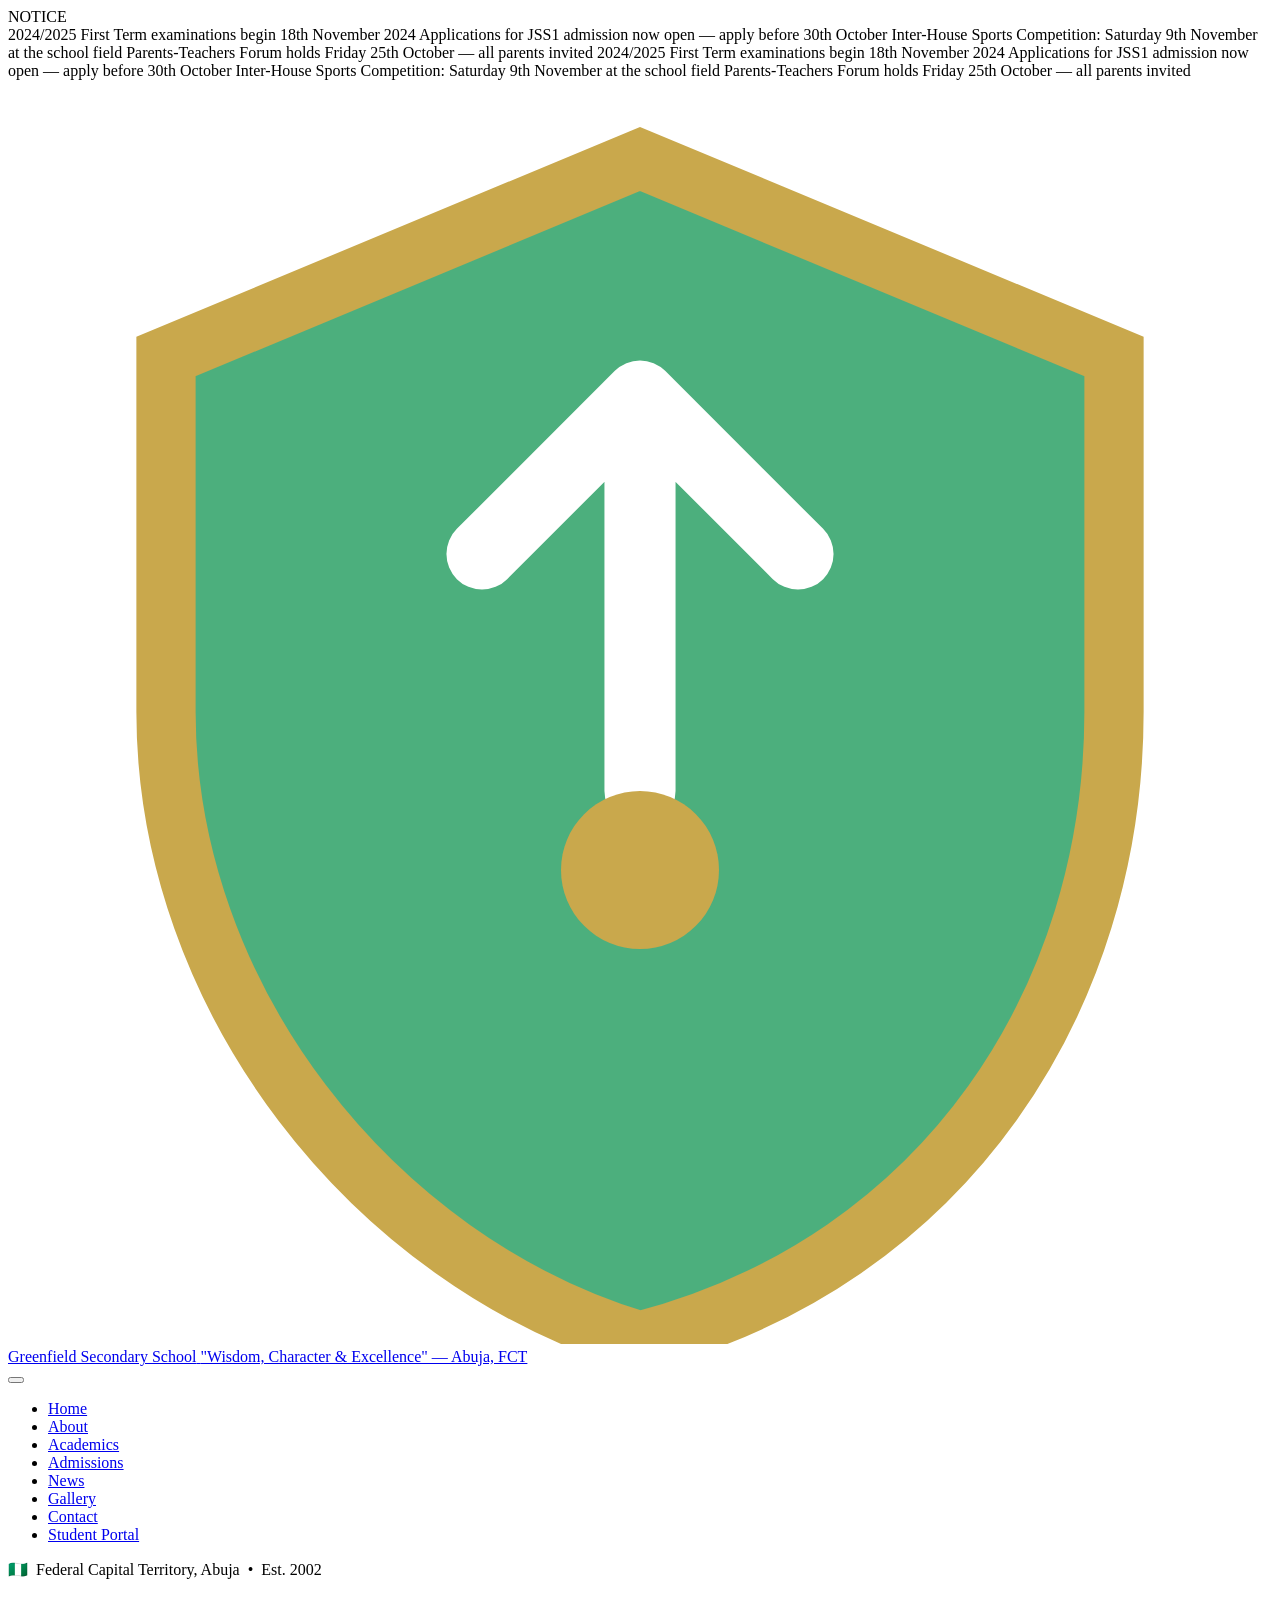
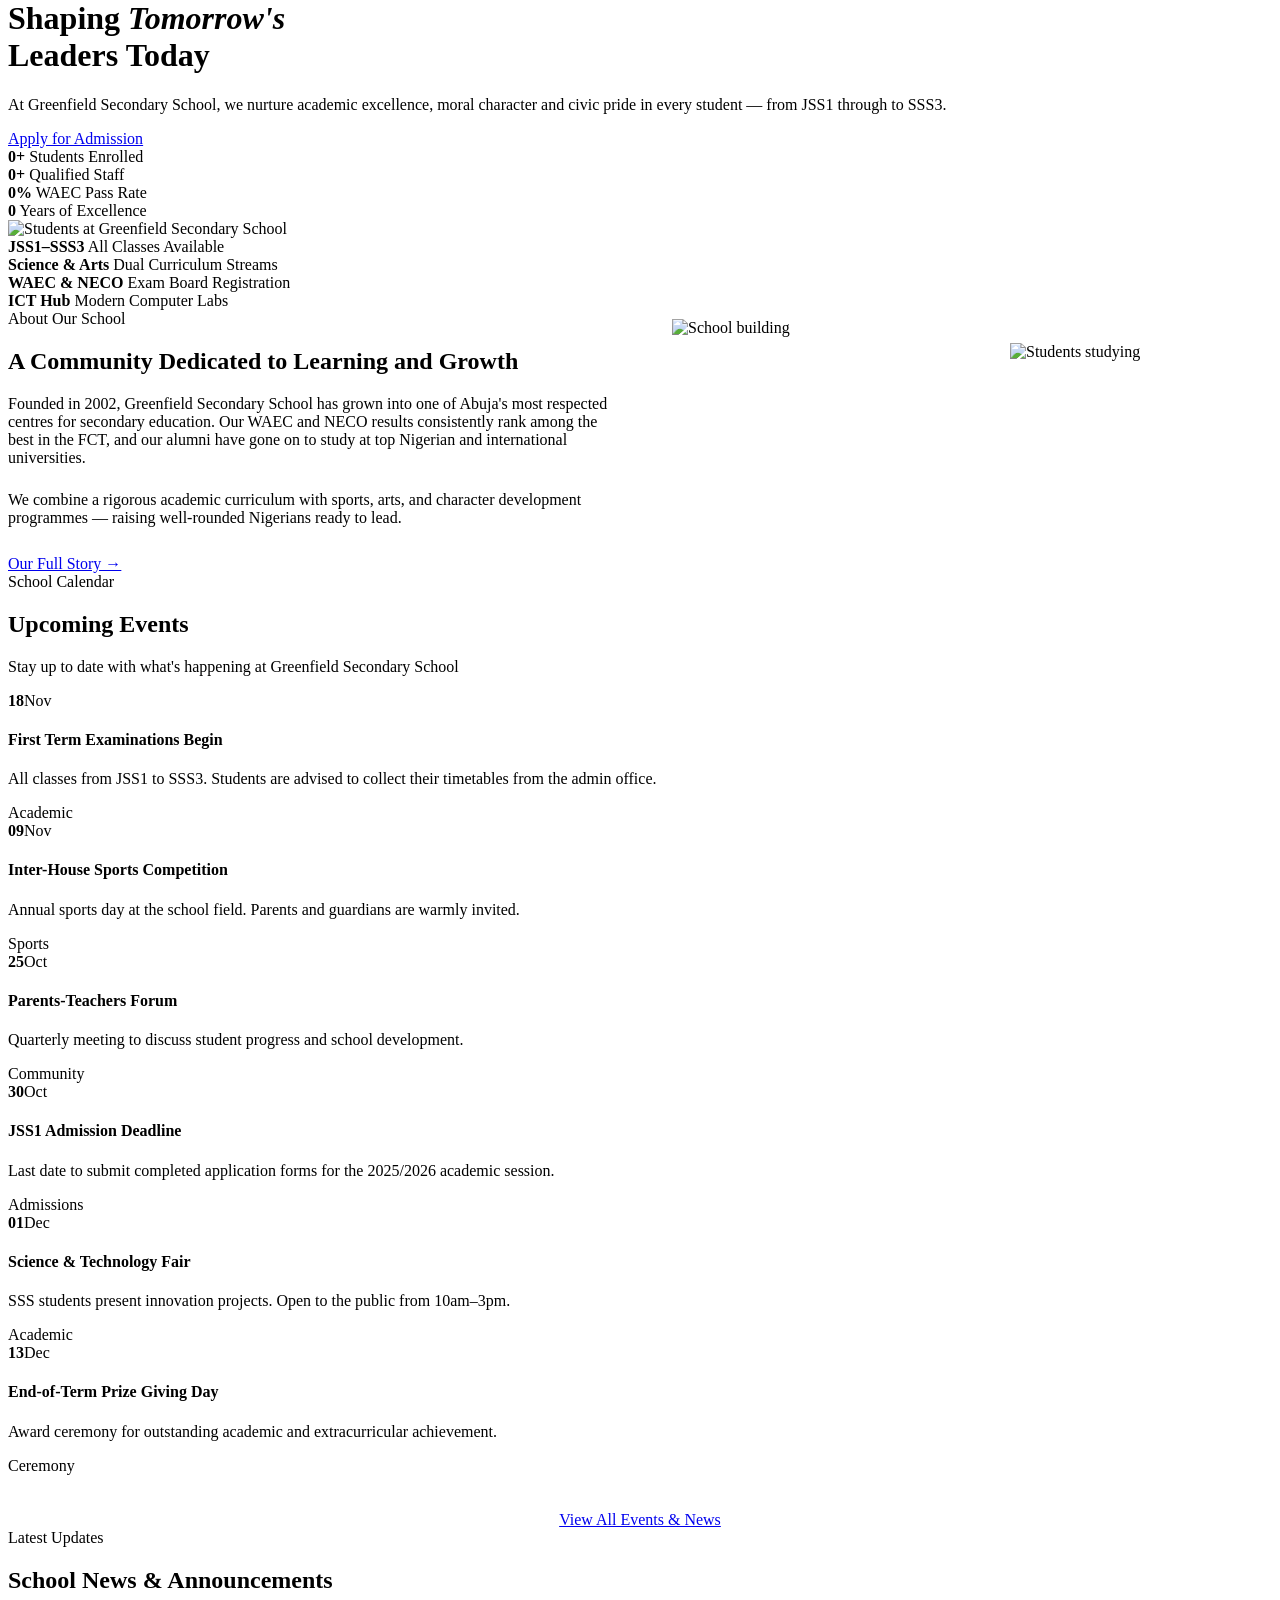
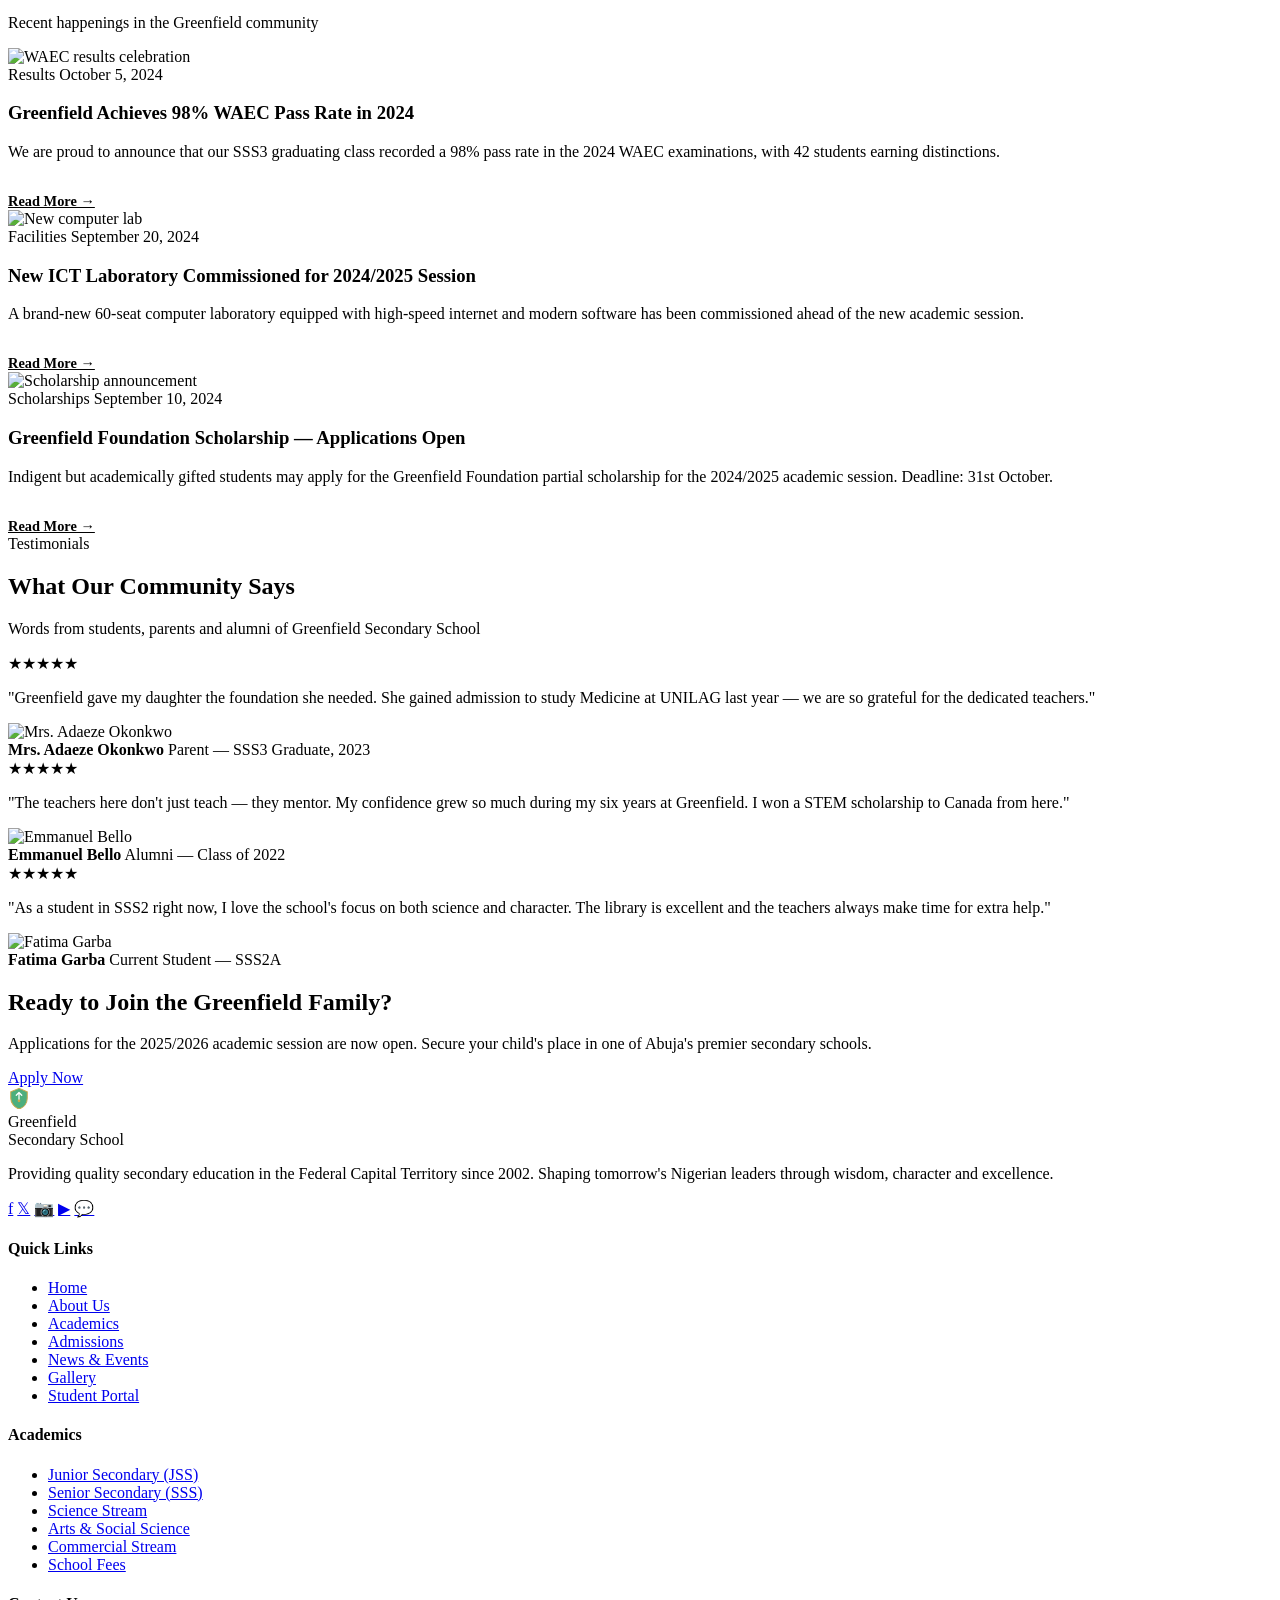
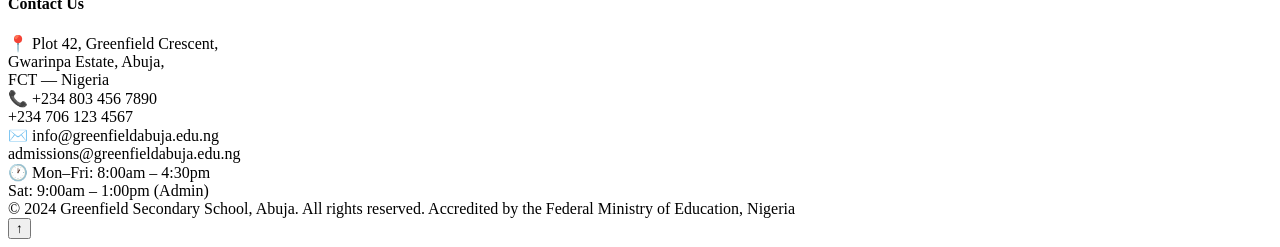
==== index.html @ 88a3ac60 "Add files via upload" ====
<!DOCTYPE html>
<html lang="en">
<head>
  <meta charset="UTF-8" />
  <meta name="viewport" content="width=device-width, initial-scale=1.0" />
  <title>Greenfield Secondary School, Abuja | Excellence in Education</title>
  <meta name="description" content="Greenfield Secondary School Abuja — a centre of excellence offering quality secondary education from JSS1 to SSS3 in the Federal Capital Territory, Nigeria." />
  <link rel="stylesheet" href="css/style.css" />
  <!-- Supabase JS v2 CDN -->
  <script src="https://cdn.jsdelivr.net/npm/@supabase/supabase-js@2/dist/umd/supabase.min.js"></script>
</head>
<body>

  <!-- ════════════════════════════════════
       ANNOUNCEMENT TICKER
  ════════════════════════════════════ -->
  <div class="ticker-bar" role="marquee" aria-label="School announcements">
    <div class="container ticker-inner">
      <div class="ticker-label">NOTICE</div>
      <div class="ticker-track">
        <div class="ticker-content">
          <span>2024/2025 First Term examinations begin 18th November 2024</span>
          <span>Applications for JSS1 admission now open — apply before 30th October</span>
          <span>Inter-House Sports Competition: Saturday 9th November at the school field</span>
          <span>Parents-Teachers Forum holds Friday 25th October — all parents invited</span>
          <span>2024/2025 First Term examinations begin 18th November 2024</span>
          <span>Applications for JSS1 admission now open — apply before 30th October</span>
          <span>Inter-House Sports Competition: Saturday 9th November at the school field</span>
          <span>Parents-Teachers Forum holds Friday 25th October — all parents invited</span>
        </div>
      </div>
    </div>
  </div>

  <!-- ════════════════════════════════════
       NAVIGATION
  ════════════════════════════════════ -->
  <nav class="navbar" role="navigation" aria-label="Main navigation">
    <div class="container nav-inner">
      <a href="index.html" class="nav-brand">
        <div class="nav-crest" aria-hidden="true">
          <!-- School crest SVG (stylised shield/torch) -->
          <svg viewBox="0 0 32 32" fill="none" xmlns="http://www.w3.org/2000/svg">
            <path d="M16 2L4 7v9c0 7.18 5.19 13.89 12 15.93C23.81 29.89 28 23.18 28 16V7L16 2z" fill="#4caf7d" stroke="#c9a84c" stroke-width="1.5"/>
            <path d="M16 8v10M12 12l4-4 4 4" stroke="#fff" stroke-width="1.8" stroke-linecap="round" stroke-linejoin="round"/>
            <circle cx="16" cy="20" r="2" fill="#c9a84c"/>
          </svg>
        </div>
        <div class="brand-text">
          <span class="brand-name">Greenfield Secondary School</span>
          <span class="brand-motto">"Wisdom, Character & Excellence" — Abuja, FCT</span>
        </div>
      </a>

      <button class="hamburger" aria-label="Toggle navigation menu" aria-expanded="false">
        <span></span><span></span><span></span>
      </button>

      <ul class="nav-links" role="list">
        <li><a href="index.html" class="active">Home</a></li>
        <li><a href="about.html">About</a></li>
        <li><a href="academics.html">Academics</a></li>
        <li><a href="admissions.html">Admissions</a></li>
        <li><a href="news.html">News</a></li>
        <li><a href="gallery.html">Gallery</a></li>
        <li><a href="contact.html">Contact</a></li>
        <li><a href="portal-login.html" class="btn-portal">Student Portal</a></li>
      </ul>
    </div>
  </nav>

  <!-- ════════════════════════════════════
       HERO SECTION
  ════════════════════════════════════ -->
  <header class="hero" role="banner">
    <div class="container">
      <div class="hero-inner">
        <div class="hero-text">
          <div class="hero-badge">
            🇳🇬 &nbsp;Federal Capital Territory, Abuja &nbsp;•&nbsp; Est. 2002
          </div>
          <h1>Shaping <em>Tomorrow's</em><br>Leaders Today</h1>
          <p>
            At Greenfield Secondary School, we nurture academic excellence,
            moral character and civic pride in every student — from JSS1
            through to SSS3.
          </p>
          <div class="hero-actions">
            <a href="admissions.html" class="btn btn-gold">Apply for Admission</a>
            <a href="about.html" class="btn btn-outline" style="color:#fff;border-color:rgba(255,255,255,0.6);">Learn More</a>
          </div>

          <div class="hero-stats">
            <div class="hero-stat">
              <strong data-count="1200" data-suffix="+">0+</strong>
              <span>Students Enrolled</span>
            </div>
            <div class="hero-stat">
              <strong data-count="80" data-suffix="+">0+</strong>
              <span>Qualified Staff</span>
            </div>
            <div class="hero-stat">
              <strong data-count="98" data-suffix="%">0%</strong>
              <span>WAEC Pass Rate</span>
            </div>
            <div class="hero-stat">
              <strong data-count="22" data-suffix="">0</strong>
              <span>Years of Excellence</span>
            </div>
          </div>
        </div>

        <div class="hero-image-wrap">
          <div class="hero-img-frame">
            <img src="https://picsum.photos/seed/school1/800/600" alt="Students at Greenfield Secondary School" loading="lazy" />
          </div>
        </div>
      </div>
    </div>
  </header>

  <!-- ════════════════════════════════════
       FEATURE BANNER — quick stats
  ════════════════════════════════════ -->
  <div class="feature-banner">
    <div class="container feature-banner-inner">
      <div class="feature-item fade-in">
        <strong>JSS1–SSS3</strong>
        <span>All Classes Available</span>
      </div>
      <div class="feature-item fade-in">
        <strong>Science &amp; Arts</strong>
        <span>Dual Curriculum Streams</span>
      </div>
      <div class="feature-item fade-in">
        <strong>WAEC &amp; NECO</strong>
        <span>Exam Board Registration</span>
      </div>
      <div class="feature-item fade-in">
        <strong>ICT Hub</strong>
        <span>Modern Computer Labs</span>
      </div>
    </div>
  </div>

  <!-- ════════════════════════════════════
       ABOUT PREVIEW
  ════════════════════════════════════ -->
  <section class="section">
    <div class="container">
      <div style="display:grid;grid-template-columns:1fr 1fr;gap:64px;align-items:center;">
        <div>
          <div class="tag" style="margin-bottom:16px;">About Our School</div>
          <h2>A Community Dedicated to Learning and Growth</h2>
          <p style="color:var(--text-light);margin:16px 0 24px;">
            Founded in 2002, Greenfield Secondary School has grown into one of Abuja's most respected centres for secondary education. Our WAEC and NECO results consistently rank among the best in the FCT, and our alumni have gone on to study at top Nigerian and international universities.
          </p>
          <p style="color:var(--text-light);margin-bottom:28px;">
            We combine a rigorous academic curriculum with sports, arts, and character development programmes — raising well-rounded Nigerians ready to lead.
          </p>
          <a href="about.html" class="btn btn-primary">Our Full Story →</a>
        </div>
        <div style="display:grid;grid-template-columns:1fr 1fr;gap:12px;">
          <img src="https://picsum.photos/seed/school2/400/300" alt="School building" style="border-radius:var(--radius-lg);width:100%;aspect-ratio:4/3;object-fit:cover;" loading="lazy"/>
          <img src="https://picsum.photos/seed/school3/400/300" alt="Students studying" style="border-radius:var(--radius-lg);width:100%;aspect-ratio:4/3;object-fit:cover;margin-top:24px;" loading="lazy"/>
        </div>
      </div>
    </div>
  </section>

  <!-- ════════════════════════════════════
       UPCOMING EVENTS
  ════════════════════════════════════ -->
  <section class="section section-alt">
    <div class="container">
      <div class="section-header">
        <div class="tag" style="margin-bottom:12px;">School Calendar</div>
        <h2>Upcoming Events</h2>
        <p>Stay up to date with what's happening at Greenfield Secondary School</p>
      </div>

      <div class="events-grid">
        <div class="event-card fade-in">
          <div class="event-date-block">
            <strong>18</strong><span>Nov</span>
          </div>
          <div class="event-info">
            <h4>First Term Examinations Begin</h4>
            <p>All classes from JSS1 to SSS3. Students are advised to collect their timetables from the admin office.</p>
            <span class="tag">Academic</span>
          </div>
        </div>

        <div class="event-card fade-in">
          <div class="event-date-block">
            <strong>09</strong><span>Nov</span>
          </div>
          <div class="event-info">
            <h4>Inter-House Sports Competition</h4>
            <p>Annual sports day at the school field. Parents and guardians are warmly invited.</p>
            <span class="tag">Sports</span>
          </div>
        </div>

        <div class="event-card fade-in">
          <div class="event-date-block">
            <strong>25</strong><span>Oct</span>
          </div>
          <div class="event-info">
            <h4>Parents-Teachers Forum</h4>
            <p>Quarterly meeting to discuss student progress and school development.</p>
            <span class="tag">Community</span>
          </div>
        </div>

        <div class="event-card fade-in">
          <div class="event-date-block">
            <strong>30</strong><span>Oct</span>
          </div>
          <div class="event-info">
            <h4>JSS1 Admission Deadline</h4>
            <p>Last date to submit completed application forms for the 2025/2026 academic session.</p>
            <span class="tag">Admissions</span>
          </div>
        </div>

        <div class="event-card fade-in">
          <div class="event-date-block">
            <strong>01</strong><span>Dec</span>
          </div>
          <div class="event-info">
            <h4>Science &amp; Technology Fair</h4>
            <p>SSS students present innovation projects. Open to the public from 10am–3pm.</p>
            <span class="tag">Academic</span>
          </div>
        </div>

        <div class="event-card fade-in">
          <div class="event-date-block">
            <strong>13</strong><span>Dec</span>
          </div>
          <div class="event-info">
            <h4>End-of-Term Prize Giving Day</h4>
            <p>Award ceremony for outstanding academic and extracurricular achievement.</p>
            <span class="tag">Ceremony</span>
          </div>
        </div>
      </div>

      <div style="text-align:center;margin-top:36px;">
        <a href="news.html" class="btn btn-outline">View All Events &amp; News</a>
      </div>
    </div>
  </section>

  <!-- ════════════════════════════════════
       LATEST NEWS
  ════════════════════════════════════ -->
  <section class="section">
    <div class="container">
      <div class="section-header">
        <div class="tag" style="margin-bottom:12px;">Latest Updates</div>
        <h2>School News &amp; Announcements</h2>
        <p>Recent happenings in the Greenfield community</p>
      </div>

      <div class="news-grid">
        <article class="card fade-in">
          <div class="card-img">
            <img src="https://picsum.photos/seed/news1/600/400" alt="WAEC results celebration" loading="lazy"/>
          </div>
          <div class="card-body">
            <div class="news-meta">
              <span class="tag">Results</span>
              <span>October 5, 2024</span>
            </div>
            <h3>Greenfield Achieves 98% WAEC Pass Rate in 2024</h3>
            <p>We are proud to announce that our SSS3 graduating class recorded a 98% pass rate in the 2024 WAEC examinations, with 42 students earning distinctions.</p>
            <a href="news.html" style="display:inline-block;margin-top:16px;font-weight:600;color:var(--green-mid);font-size:0.9rem;">Read More →</a>
          </div>
        </article>

        <article class="card fade-in">
          <div class="card-img">
            <img src="https://picsum.photos/seed/news2/600/400" alt="New computer lab" loading="lazy"/>
          </div>
          <div class="card-body">
            <div class="news-meta">
              <span class="tag">Facilities</span>
              <span>September 20, 2024</span>
            </div>
            <h3>New ICT Laboratory Commissioned for 2024/2025 Session</h3>
            <p>A brand-new 60-seat computer laboratory equipped with high-speed internet and modern software has been commissioned ahead of the new academic session.</p>
            <a href="news.html" style="display:inline-block;margin-top:16px;font-weight:600;color:var(--green-mid);font-size:0.9rem;">Read More →</a>
          </div>
        </article>

        <article class="card fade-in">
          <div class="card-img">
            <img src="https://picsum.photos/seed/news3/600/400" alt="Scholarship announcement" loading="lazy"/>
          </div>
          <div class="card-body">
            <div class="news-meta">
              <span class="tag">Scholarships</span>
              <span>September 10, 2024</span>
            </div>
            <h3>Greenfield Foundation Scholarship — Applications Open</h3>
            <p>Indigent but academically gifted students may apply for the Greenfield Foundation partial scholarship for the 2024/2025 academic session. Deadline: 31st October.</p>
            <a href="news.html" style="display:inline-block;margin-top:16px;font-weight:600;color:var(--green-mid);font-size:0.9rem;">Read More →</a>
          </div>
        </article>
      </div>
    </div>
  </section>

  <!-- ════════════════════════════════════
       TESTIMONIALS
  ════════════════════════════════════ -->
  <section class="section section-alt">
    <div class="container">
      <div class="section-header">
        <div class="tag" style="margin-bottom:12px;">Testimonials</div>
        <h2>What Our Community Says</h2>
        <p>Words from students, parents and alumni of Greenfield Secondary School</p>
      </div>

      <div class="testimonials-grid">
        <div class="testimonial fade-in">
          <div class="stars">★★★★★</div>
          <p>"Greenfield gave my daughter the foundation she needed. She gained admission to study Medicine at UNILAG last year — we are so grateful for the dedicated teachers."</p>
          <div class="testimonial-author">
            <div class="author-avatar">
              <img src="https://picsum.photos/seed/parent1/80/80" alt="Mrs. Adaeze Okonkwo" loading="lazy"/>
            </div>
            <div class="author-info">
              <strong>Mrs. Adaeze Okonkwo</strong>
              <span>Parent — SSS3 Graduate, 2023</span>
            </div>
          </div>
        </div>

        <div class="testimonial fade-in">
          <div class="stars">★★★★★</div>
          <p>"The teachers here don't just teach — they mentor. My confidence grew so much during my six years at Greenfield. I won a STEM scholarship to Canada from here."</p>
          <div class="testimonial-author">
            <div class="author-avatar">
              <img src="https://picsum.photos/seed/student1/80/80" alt="Emmanuel Bello" loading="lazy"/>
            </div>
            <div class="author-info">
              <strong>Emmanuel Bello</strong>
              <span>Alumni — Class of 2022</span>
            </div>
          </div>
        </div>

        <div class="testimonial fade-in">
          <div class="stars">★★★★★</div>
          <p>"As a student in SSS2 right now, I love the school's focus on both science and character. The library is excellent and the teachers always make time for extra help."</p>
          <div class="testimonial-author">
            <div class="author-avatar">
              <img src="https://picsum.photos/seed/student2/80/80" alt="Fatima Garba" loading="lazy"/>
            </div>
            <div class="author-info">
              <strong>Fatima Garba</strong>
              <span>Current Student — SSS2A</span>
            </div>
          </div>
        </div>
      </div>
    </div>
  </section>

  <!-- ════════════════════════════════════
       CTA SECTION
  ════════════════════════════════════ -->
  <section class="cta-section">
    <div class="container">
      <h2>Ready to Join the Greenfield Family?</h2>
      <p>Applications for the 2025/2026 academic session are now open. Secure your child's place in one of Abuja's premier secondary schools.</p>
      <div class="cta-actions">
        <a href="admissions.html" class="btn btn-gold">Apply Now</a>
        <a href="contact.html" class="btn btn-outline" style="color:#fff;border-color:rgba(255,255,255,0.5);">Contact Us</a>
      </div>
    </div>
  </section>

  <!-- ════════════════════════════════════
       FOOTER
  ════════════════════════════════════ -->
  <footer>
    <div class="container">
      <div class="footer-grid">
        <!-- Brand -->
        <div class="footer-brand">
          <div class="footer-logo">
            <div class="footer-logo-crest">
              <svg viewBox="0 0 32 32" fill="none" width="22" xmlns="http://www.w3.org/2000/svg">
                <path d="M16 2L4 7v9c0 7.18 5.19 13.89 12 15.93C23.81 29.89 28 23.18 28 16V7L16 2z" fill="#4caf7d" stroke="#c9a84c" stroke-width="1.5"/>
                <path d="M16 8v10M12 12l4-4 4 4" stroke="#fff" stroke-width="1.8" stroke-linecap="round" stroke-linejoin="round"/>
                <circle cx="16" cy="20" r="2" fill="#c9a84c"/>
              </svg>
            </div>
            <span class="footer-logo-name">Greenfield<br>Secondary School</span>
          </div>
          <p>Providing quality secondary education in the Federal Capital Territory since 2002. Shaping tomorrow's Nigerian leaders through wisdom, character and excellence.</p>
          <div class="social-links">
            <a href="#" class="social-link" aria-label="Facebook">f</a>
            <a href="#" class="social-link" aria-label="Twitter/X">𝕏</a>
            <a href="#" class="social-link" aria-label="Instagram">📷</a>
            <a href="#" class="social-link" aria-label="YouTube">▶</a>
            <a href="#" class="social-link" aria-label="WhatsApp">💬</a>
          </div>
        </div>

        <!-- Quick Links -->
        <div class="footer-col">
          <h4>Quick Links</h4>
          <ul class="footer-links">
            <li><a href="index.html">Home</a></li>
            <li><a href="about.html">About Us</a></li>
            <li><a href="academics.html">Academics</a></li>
            <li><a href="admissions.html">Admissions</a></li>
            <li><a href="news.html">News &amp; Events</a></li>
            <li><a href="gallery.html">Gallery</a></li>
            <li><a href="portal-login.html">Student Portal</a></li>
          </ul>
        </div>

        <!-- Academic -->
        <div class="footer-col">
          <h4>Academics</h4>
          <ul class="footer-links">
            <li><a href="academics.html#junior">Junior Secondary (JSS)</a></li>
            <li><a href="academics.html#senior">Senior Secondary (SSS)</a></li>
            <li><a href="academics.html#science">Science Stream</a></li>
            <li><a href="academics.html#arts">Arts &amp; Social Science</a></li>
            <li><a href="academics.html#commercial">Commercial Stream</a></li>
            <li><a href="admissions.html#fees">School Fees</a></li>
          </ul>
        </div>

        <!-- Contact -->
        <div class="footer-col">
          <h4>Contact Us</h4>
          <div class="footer-contact-item">
            <span class="icon">📍</span>
            <span>Plot 42, Greenfield Crescent,<br>Gwarinpa Estate, Abuja,<br>FCT — Nigeria</span>
          </div>
          <div class="footer-contact-item">
            <span class="icon">📞</span>
            <span>+234 803 456 7890<br>+234 706 123 4567</span>
          </div>
          <div class="footer-contact-item">
            <span class="icon">✉️</span>
            <span>info@greenfieldabuja.edu.ng<br>admissions@greenfieldabuja.edu.ng</span>
          </div>
          <div class="footer-contact-item">
            <span class="icon">🕐</span>
            <span>Mon–Fri: 8:00am – 4:30pm<br>Sat: 9:00am – 1:00pm (Admin)</span>
          </div>
        </div>
      </div>

      <div class="footer-bottom">
        <span>© 2024 Greenfield Secondary School, Abuja. All rights reserved.</span>
        <span>Accredited by the Federal Ministry of Education, Nigeria</span>
      </div>
    </div>
  </footer>

  <!-- Scroll to top -->
  <button id="scrollTop" aria-label="Scroll to top">↑</button>

  <!-- Scripts -->
  <script src="js/main.js"></script>
  <script src="js/supabase-client.js"></script>
</body>
</html>
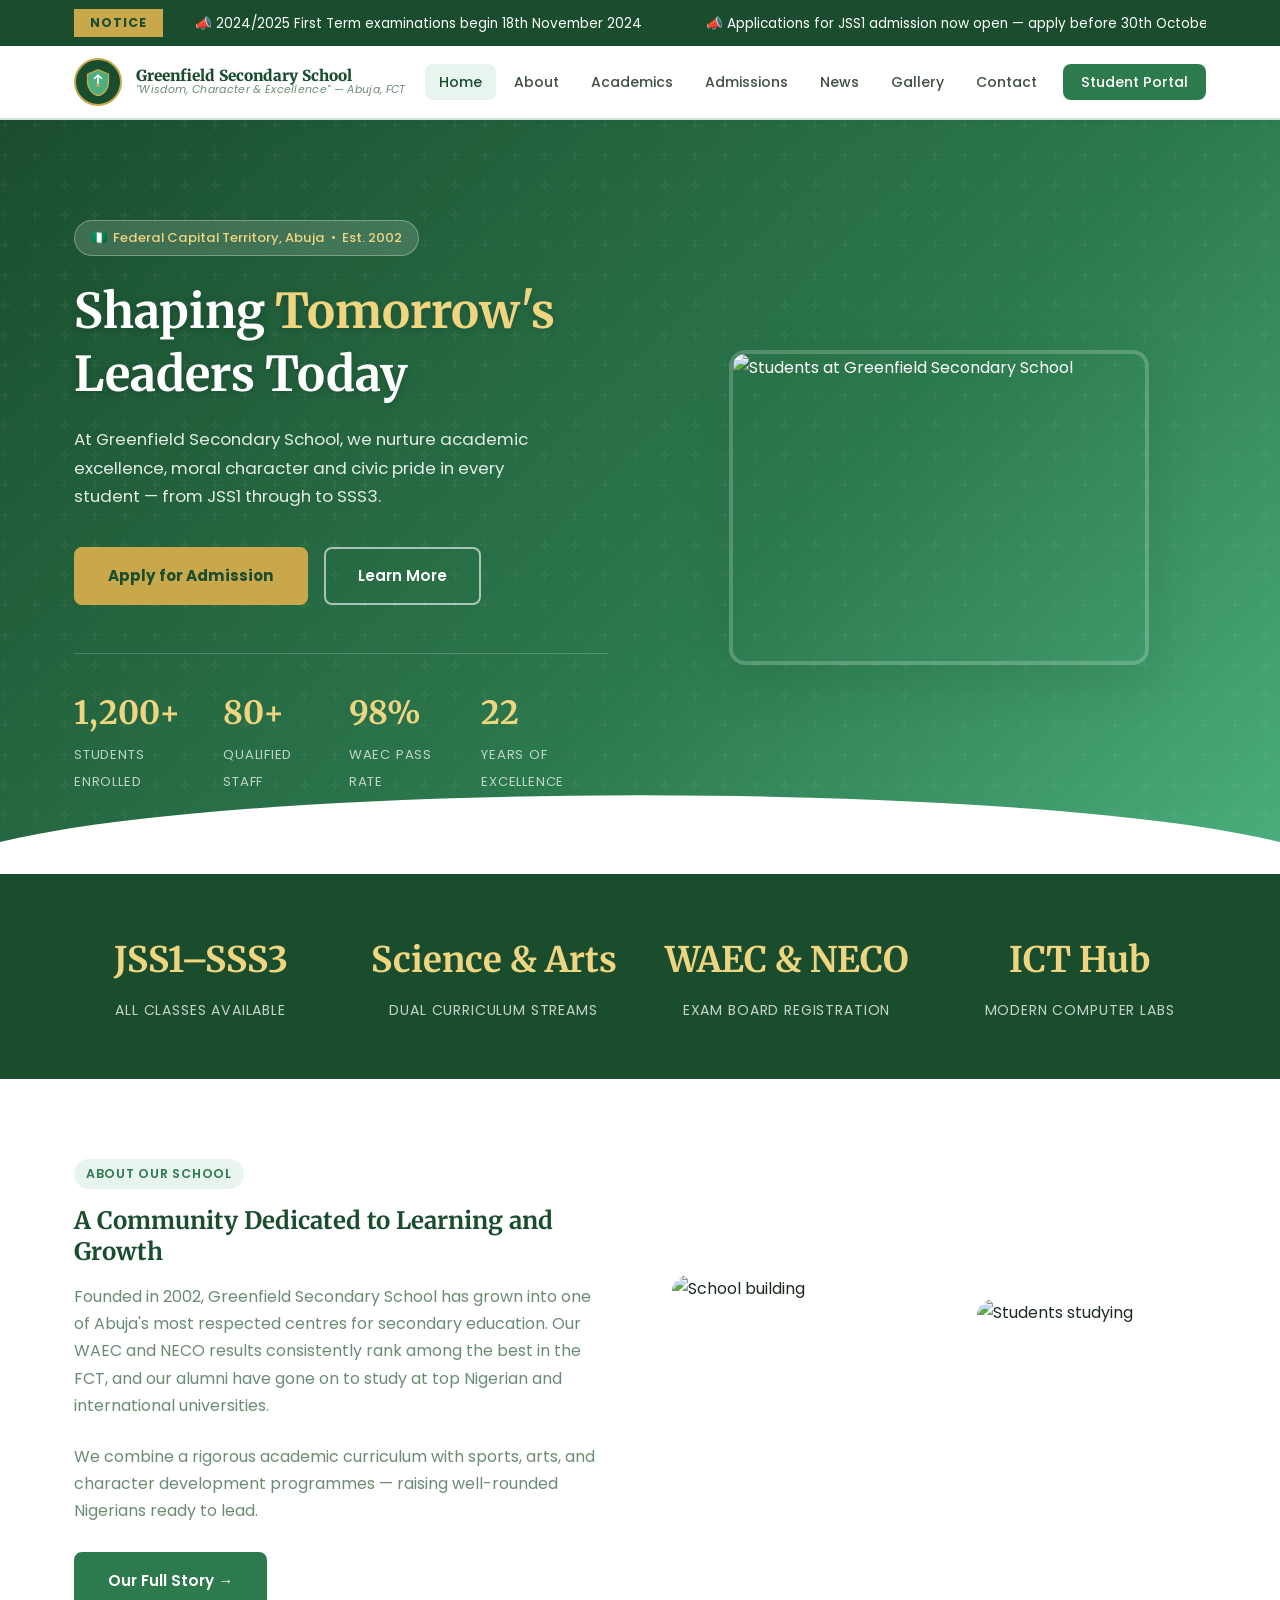
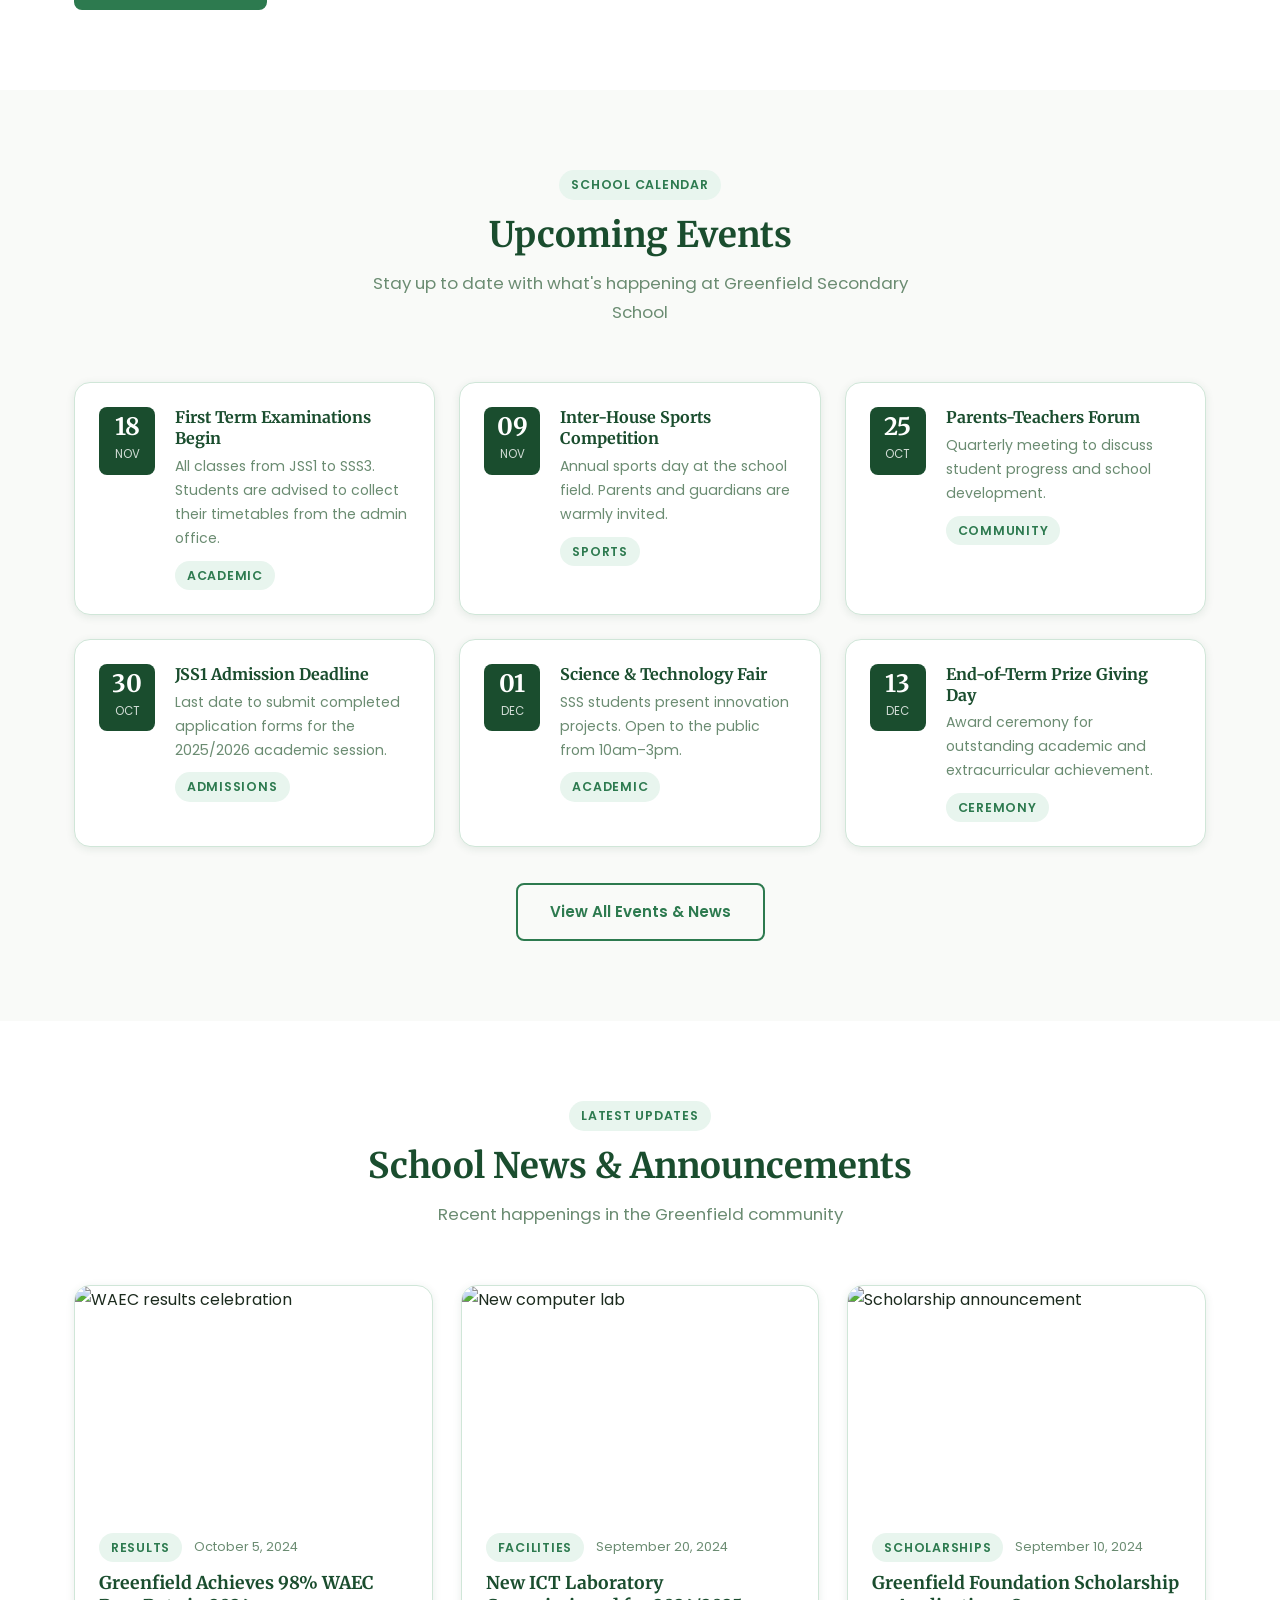
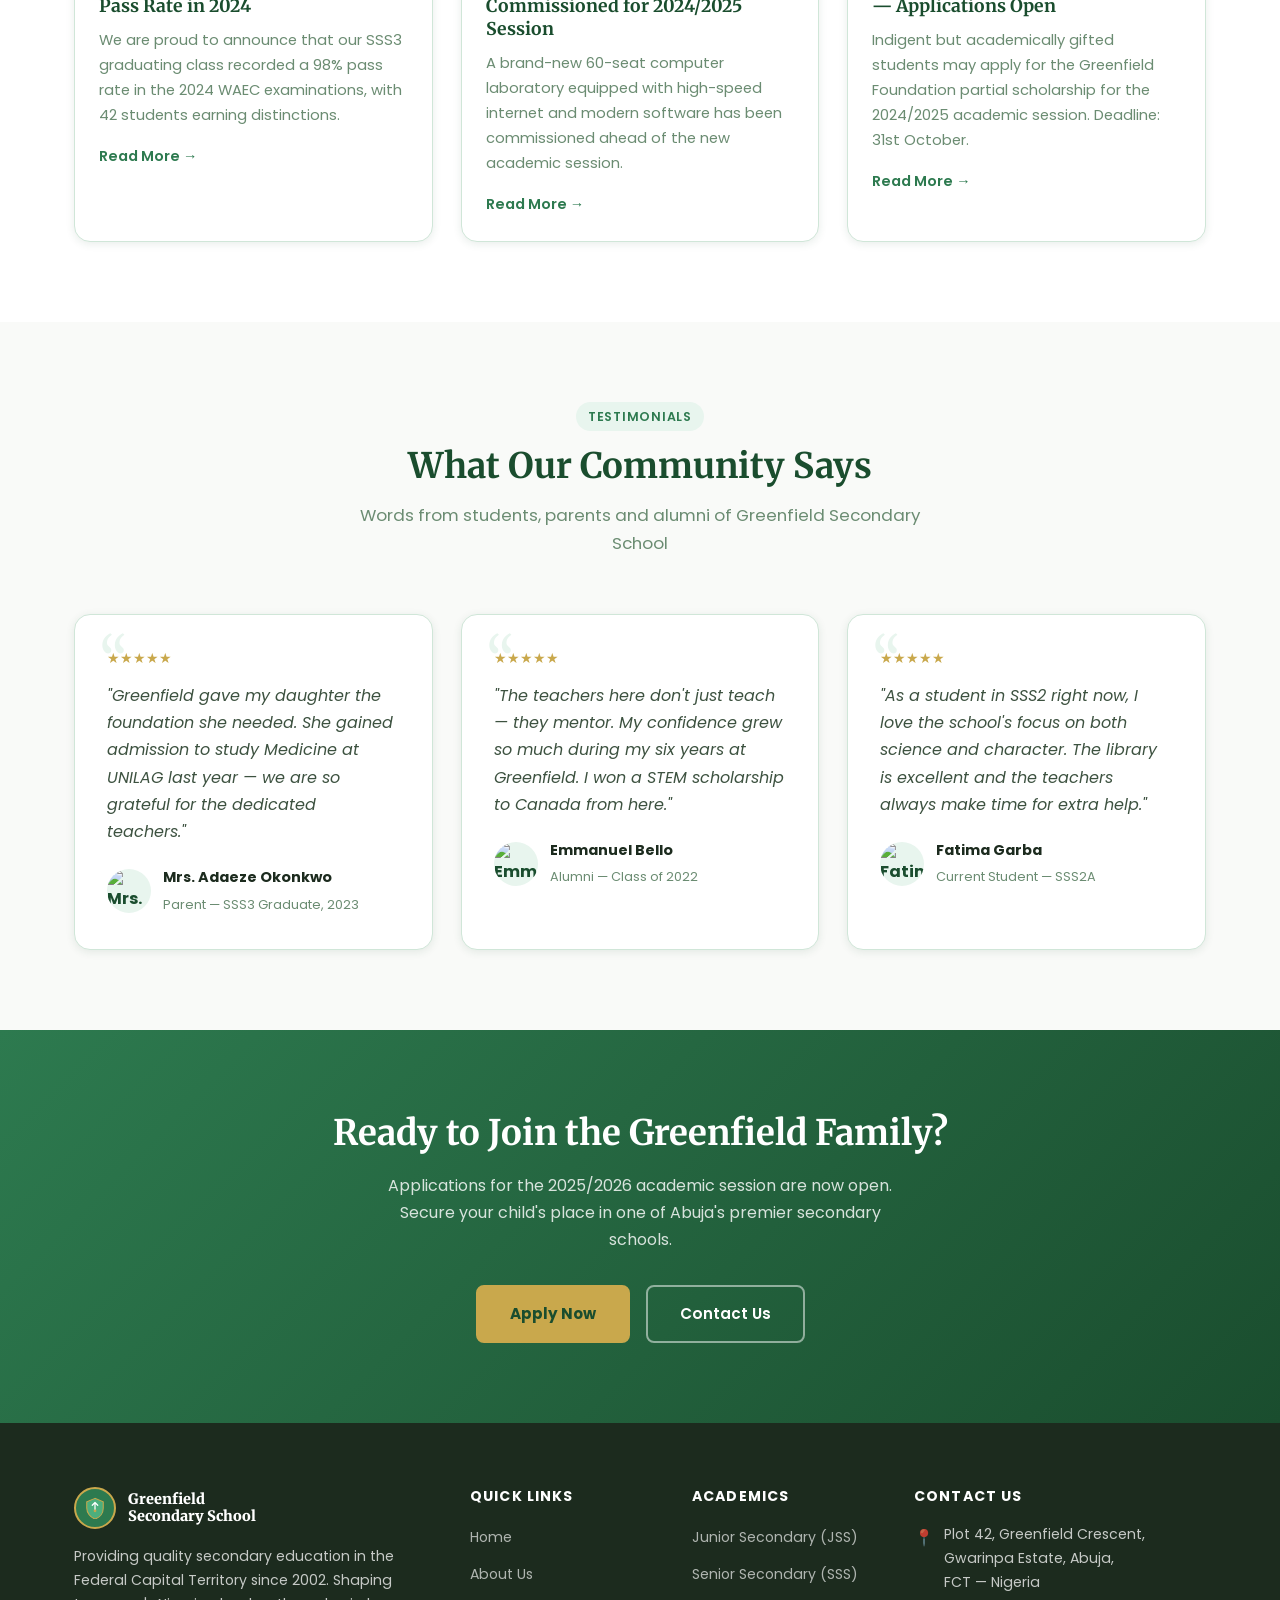
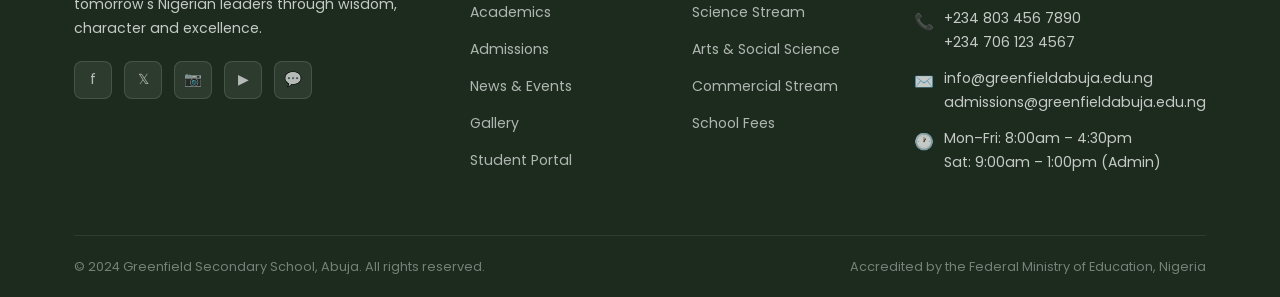
==== commit 78df9491: "Update Student Portal link to external URL" ====
--- a/index.html
+++ b/index.html
@@ -64,7 +64,7 @@
         <li><a href="news.html">News</a></li>
         <li><a href="gallery.html">Gallery</a></li>
         <li><a href="contact.html">Contact</a></li>
-        <li><a href="portal-login.html" class="btn-portal">Student Portal</a></li>
+        <li><a href="https://login.edumgrsolutions.com/login.html" class="btn-portal">Student Portal</a></li>
       </ul>
     </div>
   </nav>
--- a/css/style.css
+++ b/css/style.css
@@ -0,0 +1,1105 @@
+/* ============================================================
+   Greenfield Secondary School — style.css
+   Shared stylesheet for all pages
+   Colour palette: Deep Forest Green + Gold + White
+   Fonts: Poppins (body) + Merriweather (headings)
+   ============================================================ */
+
+@import url('https://fonts.googleapis.com/css2?family=Merriweather:ital,wght@0,400;0,700;0,900;1,400&family=Poppins:wght@300;400;500;600;700&display=swap');
+
+/* ── CSS Variables ── */
+:root {
+  --green-dark:   #1a4d2e;
+  --green-mid:    #2d7a4f;
+  --green-light:  #4caf7d;
+  --green-pale:   #e8f5ee;
+  --gold:         #c9a84c;
+  --gold-light:   #f0d580;
+  --white:        #ffffff;
+  --off-white:    #f9faf8;
+  --text-dark:    #1c2b1e;
+  --text-mid:     #3d5240;
+  --text-light:   #6b8c72;
+  --border:       #d0e6d8;
+  --shadow-sm:    0 2px 8px rgba(26,77,46,0.10);
+  --shadow-md:    0 6px 24px rgba(26,77,46,0.14);
+  --shadow-lg:    0 16px 48px rgba(26,77,46,0.18);
+  --radius:       8px;
+  --radius-lg:    16px;
+  --transition:   all 0.3s cubic-bezier(0.4,0,0.2,1);
+}
+
+/* ── Reset & Base ── */
+*, *::before, *::after { box-sizing: border-box; margin: 0; padding: 0; }
+
+html { scroll-behavior: smooth; font-size: 16px; }
+
+body {
+  font-family: 'Poppins', sans-serif;
+  color: var(--text-dark);
+  background: var(--white);
+  line-height: 1.7;
+  -webkit-font-smoothing: antialiased;
+}
+
+h1, h2, h3, h4, h5 {
+  font-family: 'Merriweather', serif;
+  line-height: 1.3;
+  color: var(--green-dark);
+}
+
+a { color: var(--green-mid); text-decoration: none; transition: var(--transition); }
+a:hover { color: var(--green-dark); }
+
+img { max-width: 100%; display: block; }
+
+ul { list-style: none; }
+
+/* ── Utility Classes ── */
+.container { max-width: 1180px; margin: 0 auto; padding: 0 24px; }
+.section    { padding: 80px 0; }
+.section-alt { background: var(--off-white); }
+
+.section-header { text-align: center; margin-bottom: 56px; }
+.section-header h2 { font-size: clamp(1.6rem, 3vw, 2.2rem); margin-bottom: 12px; }
+.section-header p  { color: var(--text-light); max-width: 560px; margin: 0 auto; font-size: 1.05rem; }
+
+.btn {
+  display: inline-flex;
+  align-items: center;
+  gap: 8px;
+  padding: 14px 32px;
+  border-radius: var(--radius);
+  font-family: 'Poppins', sans-serif;
+  font-weight: 600;
+  font-size: 0.95rem;
+  cursor: pointer;
+  border: 2px solid transparent;
+  transition: var(--transition);
+  text-decoration: none;
+}
+.btn-primary {
+  background: var(--green-mid);
+  color: var(--white);
+  border-color: var(--green-mid);
+}
+.btn-primary:hover {
+  background: var(--green-dark);
+  border-color: var(--green-dark);
+  color: var(--white);
+  transform: translateY(-2px);
+  box-shadow: var(--shadow-md);
+}
+.btn-outline {
+  background: transparent;
+  color: var(--green-mid);
+  border-color: var(--green-mid);
+}
+.btn-outline:hover {
+  background: var(--green-mid);
+  color: var(--white);
+  transform: translateY(-2px);
+}
+.btn-gold {
+  background: var(--gold);
+  color: var(--green-dark);
+  border-color: var(--gold);
+  font-weight: 700;
+}
+.btn-gold:hover {
+  background: var(--gold-light);
+  border-color: var(--gold-light);
+  color: var(--green-dark);
+  transform: translateY(-2px);
+  box-shadow: 0 6px 20px rgba(201,168,76,0.4);
+}
+
+.tag {
+  display: inline-block;
+  background: var(--green-pale);
+  color: var(--green-mid);
+  padding: 4px 12px;
+  border-radius: 20px;
+  font-size: 0.78rem;
+  font-weight: 600;
+  text-transform: uppercase;
+  letter-spacing: 0.06em;
+}
+
+/* ── Announcement Ticker ── */
+.ticker-bar {
+  background: var(--green-dark);
+  color: var(--white);
+  padding: 9px 0;
+  overflow: hidden;
+  position: relative;
+  z-index: 200;
+}
+.ticker-inner {
+  display: flex;
+  align-items: center;
+  gap: 0;
+}
+.ticker-label {
+  background: var(--gold);
+  color: var(--green-dark);
+  font-weight: 700;
+  font-size: 0.78rem;
+  letter-spacing: 0.08em;
+  text-transform: uppercase;
+  padding: 0 16px;
+  white-space: nowrap;
+  flex-shrink: 0;
+  height: 28px;
+  display: flex;
+  align-items: center;
+}
+.ticker-track {
+  overflow: hidden;
+  flex: 1;
+}
+.ticker-content {
+  display: inline-flex;
+  gap: 64px;
+  animation: ticker-scroll 35s linear infinite;
+  white-space: nowrap;
+  font-size: 0.85rem;
+  padding-left: 32px;
+}
+.ticker-content span::before { content: "📣 "; }
+@keyframes ticker-scroll {
+  0%   { transform: translateX(0); }
+  100% { transform: translateX(-50%); }
+}
+.ticker-bar:hover .ticker-content { animation-play-state: paused; }
+
+/* ── Navigation ── */
+.navbar {
+  position: sticky;
+  top: 0;
+  z-index: 100;
+  background: var(--white);
+  border-bottom: 2px solid var(--border);
+  box-shadow: var(--shadow-sm);
+  transition: var(--transition);
+}
+.navbar.scrolled {
+  box-shadow: var(--shadow-md);
+}
+.nav-inner {
+  display: flex;
+  align-items: center;
+  justify-content: space-between;
+  height: 72px;
+}
+.nav-brand {
+  display: flex;
+  align-items: center;
+  gap: 14px;
+  text-decoration: none;
+}
+.nav-crest {
+  width: 48px;
+  height: 48px;
+  background: var(--green-dark);
+  border-radius: 50%;
+  display: flex;
+  align-items: center;
+  justify-content: center;
+  flex-shrink: 0;
+  border: 2px solid var(--gold);
+}
+.nav-crest svg { width: 28px; height: 28px; }
+.brand-text { display: flex; flex-direction: column; line-height: 1.15; }
+.brand-name {
+  font-family: 'Merriweather', serif;
+  font-weight: 900;
+  font-size: 0.95rem;
+  color: var(--green-dark);
+}
+.brand-motto {
+  font-size: 0.68rem;
+  color: var(--text-light);
+  font-style: italic;
+  letter-spacing: 0.03em;
+}
+
+.nav-links {
+  display: flex;
+  align-items: center;
+  gap: 4px;
+}
+.nav-links a {
+  padding: 8px 14px;
+  border-radius: var(--radius);
+  font-size: 0.88rem;
+  font-weight: 500;
+  color: var(--text-mid);
+  transition: var(--transition);
+}
+.nav-links a:hover,
+.nav-links a.active {
+  background: var(--green-pale);
+  color: var(--green-dark);
+}
+.nav-links .btn-portal {
+  background: var(--green-mid);
+  color: var(--white);
+  padding: 8px 18px;
+  margin-left: 8px;
+}
+.nav-links .btn-portal:hover {
+  background: var(--green-dark);
+  color: var(--white);
+}
+
+/* Hamburger */
+.hamburger {
+  display: none;
+  flex-direction: column;
+  gap: 5px;
+  cursor: pointer;
+  padding: 6px;
+  background: none;
+  border: none;
+}
+.hamburger span {
+  display: block;
+  width: 26px;
+  height: 2px;
+  background: var(--green-dark);
+  border-radius: 2px;
+  transition: var(--transition);
+}
+.hamburger.open span:nth-child(1) { transform: rotate(45deg) translate(5px, 5px); }
+.hamburger.open span:nth-child(2) { opacity: 0; }
+.hamburger.open span:nth-child(3) { transform: rotate(-45deg) translate(5px, -5px); }
+
+/* ── Hero ── */
+.hero {
+  background: linear-gradient(135deg, var(--green-dark) 0%, var(--green-mid) 60%, var(--green-light) 100%);
+  color: var(--white);
+  padding: 100px 0 80px;
+  position: relative;
+  overflow: hidden;
+}
+.hero::before {
+  content: '';
+  position: absolute;
+  inset: 0;
+  background: url("data:image/svg+xml,%3Csvg width='60' height='60' viewBox='0 0 60 60' xmlns='http://www.w3.org/2000/svg'%3E%3Cg fill='none' fill-rule='evenodd'%3E%3Cg fill='%23ffffff' fill-opacity='0.04'%3E%3Cpath d='M36 34v-4h-2v4h-4v2h4v4h2v-4h4v-2h-4zm0-30V0h-2v4h-4v2h4v4h2V6h4V4h-4zM6 34v-4H4v4H0v2h4v4h2v-4h4v-2H6zM6 4V0H4v4H0v2h4v4h2V6h4V4H6z'/%3E%3C/g%3E%3C/g%3E%3C/svg%3E");
+}
+.hero::after {
+  content: '';
+  position: absolute;
+  bottom: -1px;
+  left: 0;
+  right: 0;
+  height: 80px;
+  background: var(--white);
+  clip-path: ellipse(55% 100% at 50% 100%);
+}
+.hero-inner {
+  position: relative;
+  z-index: 1;
+  display: grid;
+  grid-template-columns: 1fr 1fr;
+  gap: 64px;
+  align-items: center;
+}
+.hero-badge {
+  display: inline-flex;
+  align-items: center;
+  gap: 8px;
+  background: rgba(255,255,255,0.15);
+  border: 1px solid rgba(255,255,255,0.3);
+  backdrop-filter: blur(8px);
+  padding: 6px 16px;
+  border-radius: 20px;
+  font-size: 0.82rem;
+  font-weight: 500;
+  margin-bottom: 24px;
+  color: var(--gold-light);
+}
+.hero h1 {
+  font-size: clamp(2rem, 4.5vw, 3rem);
+  color: var(--white);
+  margin-bottom: 20px;
+  text-shadow: 0 2px 8px rgba(0,0,0,0.2);
+}
+.hero h1 em {
+  font-style: normal;
+  color: var(--gold-light);
+}
+.hero p {
+  font-size: 1.05rem;
+  color: rgba(255,255,255,0.88);
+  margin-bottom: 36px;
+  max-width: 480px;
+}
+.hero-actions { display: flex; gap: 16px; flex-wrap: wrap; }
+.hero-stats {
+  display: flex;
+  gap: 32px;
+  margin-top: 48px;
+  padding-top: 32px;
+  border-top: 1px solid rgba(255,255,255,0.2);
+}
+.hero-stat strong {
+  display: block;
+  font-size: 2rem;
+  font-family: 'Merriweather', serif;
+  color: var(--gold-light);
+}
+.hero-stat span {
+  font-size: 0.82rem;
+  color: rgba(255,255,255,0.7);
+  text-transform: uppercase;
+  letter-spacing: 0.06em;
+}
+.hero-image-wrap {
+  position: relative;
+  display: flex;
+  justify-content: center;
+}
+.hero-img-frame {
+  width: 100%;
+  max-width: 420px;
+  aspect-ratio: 4/3;
+  border-radius: var(--radius-lg);
+  overflow: hidden;
+  box-shadow: var(--shadow-lg);
+  border: 4px solid rgba(255,255,255,0.2);
+}
+.hero-img-frame img { width: 100%; height: 100%; object-fit: cover; }
+
+/* ── Cards ── */
+.card {
+  background: var(--white);
+  border-radius: var(--radius-lg);
+  border: 1px solid var(--border);
+  overflow: hidden;
+  transition: var(--transition);
+  box-shadow: var(--shadow-sm);
+}
+.card:hover {
+  box-shadow: var(--shadow-md);
+  transform: translateY(-4px);
+}
+.card-img { aspect-ratio: 16/10; overflow: hidden; }
+.card-img img { width: 100%; height: 100%; object-fit: cover; transition: transform 0.5s ease; }
+.card:hover .card-img img { transform: scale(1.05); }
+.card-body { padding: 24px; }
+.card-body h3 { font-size: 1.1rem; margin-bottom: 10px; }
+.card-body p  { color: var(--text-light); font-size: 0.92rem; }
+
+/* ── Events ── */
+.events-grid {
+  display: grid;
+  grid-template-columns: repeat(auto-fill, minmax(300px,1fr));
+  gap: 24px;
+}
+.event-card {
+  display: flex;
+  gap: 20px;
+  background: var(--white);
+  border: 1px solid var(--border);
+  border-radius: var(--radius-lg);
+  padding: 24px;
+  align-items: flex-start;
+  transition: var(--transition);
+  box-shadow: var(--shadow-sm);
+}
+.event-card:hover { box-shadow: var(--shadow-md); transform: translateY(-3px); }
+.event-date-block {
+  flex-shrink: 0;
+  background: var(--green-dark);
+  color: var(--white);
+  border-radius: var(--radius);
+  width: 56px;
+  text-align: center;
+  padding: 8px 4px;
+}
+.event-date-block strong { display: block; font-size: 1.5rem; font-family: 'Merriweather', serif; line-height: 1; }
+.event-date-block span   { font-size: 0.72rem; text-transform: uppercase; opacity: 0.8; }
+.event-info h4 { font-size: 1rem; margin-bottom: 6px; }
+.event-info p  { font-size: 0.88rem; color: var(--text-light); }
+.event-info .tag { margin-top: 10px; }
+
+/* ── Testimonials ── */
+.testimonials-grid {
+  display: grid;
+  grid-template-columns: repeat(auto-fill, minmax(300px,1fr));
+  gap: 28px;
+}
+.testimonial {
+  background: var(--white);
+  border: 1px solid var(--border);
+  border-radius: var(--radius-lg);
+  padding: 32px;
+  position: relative;
+  box-shadow: var(--shadow-sm);
+}
+.testimonial::before {
+  content: '\201C';
+  position: absolute;
+  top: 16px;
+  left: 24px;
+  font-size: 4rem;
+  color: var(--green-pale);
+  font-family: 'Merriweather', serif;
+  line-height: 1;
+}
+.testimonial p {
+  font-style: italic;
+  color: var(--text-mid);
+  margin-bottom: 20px;
+  position: relative;
+  z-index: 1;
+}
+.testimonial-author {
+  display: flex;
+  align-items: center;
+  gap: 12px;
+}
+.author-avatar {
+  width: 44px;
+  height: 44px;
+  border-radius: 50%;
+  background: var(--green-pale);
+  display: flex;
+  align-items: center;
+  justify-content: center;
+  font-weight: 700;
+  color: var(--green-dark);
+  font-size: 1rem;
+  flex-shrink: 0;
+  overflow: hidden;
+}
+.author-avatar img { width: 100%; height: 100%; object-fit: cover; }
+.author-info strong { display: block; font-size: 0.9rem; }
+.author-info span   { font-size: 0.8rem; color: var(--text-light); }
+.stars { color: var(--gold); font-size: 0.85rem; margin-bottom: 12px; }
+
+/* ── News Grid ── */
+.news-grid {
+  display: grid;
+  grid-template-columns: repeat(auto-fill, minmax(320px,1fr));
+  gap: 28px;
+}
+.news-meta {
+  display: flex;
+  gap: 12px;
+  align-items: center;
+  font-size: 0.8rem;
+  color: var(--text-light);
+  margin-bottom: 10px;
+}
+
+/* ── Gallery ── */
+.gallery-grid {
+  display: grid;
+  grid-template-columns: repeat(auto-fill, minmax(260px,1fr));
+  gap: 16px;
+}
+.gallery-item {
+  aspect-ratio: 4/3;
+  border-radius: var(--radius);
+  overflow: hidden;
+  cursor: pointer;
+  position: relative;
+}
+.gallery-item img { width: 100%; height: 100%; object-fit: cover; transition: transform 0.4s ease; }
+.gallery-item:hover img { transform: scale(1.08); }
+.gallery-overlay {
+  position: absolute;
+  inset: 0;
+  background: rgba(26,77,46,0.7);
+  display: flex;
+  align-items: center;
+  justify-content: center;
+  opacity: 0;
+  transition: var(--transition);
+  color: var(--white);
+  font-size: 2rem;
+}
+.gallery-item:hover .gallery-overlay { opacity: 1; }
+
+/* Lightbox */
+.lightbox {
+  display: none;
+  position: fixed;
+  inset: 0;
+  background: rgba(0,0,0,0.92);
+  z-index: 9999;
+  align-items: center;
+  justify-content: center;
+}
+.lightbox.active { display: flex; }
+.lightbox img { max-width: 90vw; max-height: 85vh; border-radius: var(--radius); box-shadow: 0 0 60px rgba(0,0,0,0.8); }
+.lightbox-close {
+  position: absolute;
+  top: 20px;
+  right: 28px;
+  color: var(--white);
+  font-size: 2rem;
+  cursor: pointer;
+  background: none;
+  border: none;
+  line-height: 1;
+}
+
+/* ── Forms ── */
+.form-group { margin-bottom: 20px; }
+.form-group label {
+  display: block;
+  font-size: 0.88rem;
+  font-weight: 600;
+  color: var(--text-mid);
+  margin-bottom: 7px;
+}
+.form-group input,
+.form-group select,
+.form-group textarea {
+  width: 100%;
+  padding: 12px 16px;
+  border: 1.5px solid var(--border);
+  border-radius: var(--radius);
+  font-family: 'Poppins', sans-serif;
+  font-size: 0.95rem;
+  color: var(--text-dark);
+  background: var(--white);
+  transition: var(--transition);
+  outline: none;
+}
+.form-group input:focus,
+.form-group select:focus,
+.form-group textarea:focus {
+  border-color: var(--green-mid);
+  box-shadow: 0 0 0 3px rgba(45,122,79,0.12);
+}
+.form-group textarea { resize: vertical; min-height: 120px; }
+.form-row { display: grid; grid-template-columns: 1fr 1fr; gap: 16px; }
+.form-message {
+  padding: 14px 18px;
+  border-radius: var(--radius);
+  font-size: 0.9rem;
+  font-weight: 500;
+  display: none;
+  margin-top: 16px;
+}
+.form-message.success { background: #e6f9ee; color: #1a7a42; border: 1px solid #a8e6bf; display: block; }
+.form-message.error   { background: #fde8e8; color: #b91c1c; border: 1px solid #fca5a5; display: block; }
+
+/* ── Contact Page Layout ── */
+.contact-grid {
+  display: grid;
+  grid-template-columns: 1fr 1.4fr;
+  gap: 56px;
+  align-items: start;
+}
+.contact-info-card {
+  background: var(--green-dark);
+  color: var(--white);
+  border-radius: var(--radius-lg);
+  padding: 40px;
+}
+.contact-info-card h3 { color: var(--gold-light); margin-bottom: 8px; }
+.contact-info-card p  { color: rgba(255,255,255,0.75); margin-bottom: 32px; font-size: 0.93rem; }
+.contact-item {
+  display: flex;
+  gap: 16px;
+  margin-bottom: 24px;
+  align-items: flex-start;
+}
+.contact-icon {
+  width: 42px;
+  height: 42px;
+  background: rgba(255,255,255,0.12);
+  border-radius: var(--radius);
+  display: flex;
+  align-items: center;
+  justify-content: center;
+  flex-shrink: 0;
+  font-size: 1.1rem;
+}
+.contact-item-text strong { display: block; font-size: 0.85rem; color: var(--gold-light); margin-bottom: 2px; }
+.contact-item-text span   { font-size: 0.88rem; color: rgba(255,255,255,0.75); }
+.map-embed {
+  border-radius: var(--radius-lg);
+  overflow: hidden;
+  margin-top: 32px;
+  border: 3px solid rgba(255,255,255,0.15);
+}
+.map-embed iframe { width: 100%; display: block; }
+
+.contact-form-card {
+  background: var(--white);
+  border: 1px solid var(--border);
+  border-radius: var(--radius-lg);
+  padding: 40px;
+  box-shadow: var(--shadow-md);
+}
+.contact-form-card h3 { margin-bottom: 8px; }
+.contact-form-card > p { color: var(--text-light); margin-bottom: 28px; font-size: 0.93rem; }
+
+/* ── Portal / Login ── */
+.portal-page {
+  min-height: calc(100vh - 160px);
+  display: flex;
+  align-items: center;
+  background: linear-gradient(135deg, var(--green-pale) 0%, var(--white) 100%);
+  padding: 60px 0;
+}
+.portal-card {
+  max-width: 480px;
+  margin: 0 auto;
+  background: var(--white);
+  border-radius: var(--radius-lg);
+  box-shadow: var(--shadow-lg);
+  overflow: hidden;
+  border: 1px solid var(--border);
+}
+.portal-header {
+  background: var(--green-dark);
+  padding: 36px 40px;
+  text-align: center;
+}
+.portal-header .portal-crest {
+  width: 64px;
+  height: 64px;
+  background: rgba(255,255,255,0.12);
+  border-radius: 50%;
+  display: flex;
+  align-items: center;
+  justify-content: center;
+  margin: 0 auto 16px;
+  border: 2px solid var(--gold);
+}
+.portal-header h2 { color: var(--white); font-size: 1.4rem; margin-bottom: 4px; }
+.portal-header p  { color: rgba(255,255,255,0.7); font-size: 0.85rem; }
+.portal-body { padding: 40px; }
+.portal-tabs {
+  display: flex;
+  gap: 0;
+  margin-bottom: 28px;
+  border: 1.5px solid var(--border);
+  border-radius: var(--radius);
+  overflow: hidden;
+}
+.portal-tab {
+  flex: 1;
+  padding: 10px;
+  font-family: 'Poppins', sans-serif;
+  font-size: 0.9rem;
+  font-weight: 600;
+  cursor: pointer;
+  background: none;
+  border: none;
+  color: var(--text-light);
+  transition: var(--transition);
+}
+.portal-tab.active {
+  background: var(--green-dark);
+  color: var(--white);
+}
+.portal-forgot { text-align: right; font-size: 0.82rem; margin-top: -8px; margin-bottom: 20px; }
+
+/* ── Academics ── */
+.classes-grid {
+  display: grid;
+  grid-template-columns: repeat(auto-fill, minmax(200px,1fr));
+  gap: 16px;
+}
+.class-chip {
+  background: var(--green-pale);
+  border: 1.5px solid var(--border);
+  border-radius: var(--radius);
+  padding: 18px;
+  text-align: center;
+  transition: var(--transition);
+}
+.class-chip:hover {
+  background: var(--green-dark);
+  color: var(--white);
+  border-color: var(--green-dark);
+  transform: translateY(-2px);
+}
+.class-chip:hover h4 { color: var(--white); }
+.class-chip h4 { font-size: 1rem; margin-bottom: 4px; }
+.class-chip p  { font-size: 0.8rem; color: var(--text-light); }
+.class-chip:hover p { color: rgba(255,255,255,0.75); }
+
+.subjects-grid {
+  display: grid;
+  grid-template-columns: repeat(auto-fill, minmax(200px,1fr));
+  gap: 16px;
+}
+.subject-item {
+  display: flex;
+  align-items: center;
+  gap: 12px;
+  background: var(--white);
+  border: 1px solid var(--border);
+  border-radius: var(--radius);
+  padding: 16px 18px;
+  font-size: 0.9rem;
+  font-weight: 500;
+  transition: var(--transition);
+}
+.subject-item:hover {
+  border-color: var(--green-mid);
+  background: var(--green-pale);
+  transform: translateX(4px);
+}
+.subject-icon {
+  width: 36px;
+  height: 36px;
+  background: var(--green-pale);
+  border-radius: 8px;
+  display: flex;
+  align-items: center;
+  justify-content: center;
+  font-size: 1.1rem;
+  flex-shrink: 0;
+}
+
+/* ── Admissions Steps ── */
+.steps-list { counter-reset: step; display: flex; flex-direction: column; gap: 20px; }
+.step-item {
+  display: flex;
+  gap: 24px;
+  align-items: flex-start;
+  background: var(--white);
+  border: 1px solid var(--border);
+  border-radius: var(--radius-lg);
+  padding: 28px;
+  transition: var(--transition);
+}
+.step-item:hover { box-shadow: var(--shadow-md); border-color: var(--green-mid); }
+.step-number {
+  width: 48px;
+  height: 48px;
+  border-radius: 50%;
+  background: var(--green-dark);
+  color: var(--white);
+  font-family: 'Merriweather', serif;
+  font-size: 1.2rem;
+  font-weight: 700;
+  display: flex;
+  align-items: center;
+  justify-content: center;
+  flex-shrink: 0;
+}
+.step-content h4 { margin-bottom: 6px; }
+.step-content p  { font-size: 0.9rem; color: var(--text-light); }
+
+.fees-table {
+  width: 100%;
+  border-collapse: collapse;
+  border-radius: var(--radius);
+  overflow: hidden;
+  box-shadow: var(--shadow-sm);
+}
+.fees-table th {
+  background: var(--green-dark);
+  color: var(--white);
+  padding: 14px 20px;
+  text-align: left;
+  font-size: 0.88rem;
+  letter-spacing: 0.04em;
+}
+.fees-table td {
+  padding: 14px 20px;
+  font-size: 0.92rem;
+  border-bottom: 1px solid var(--border);
+}
+.fees-table tr:nth-child(even) td { background: var(--off-white); }
+.fees-table tr:hover td { background: var(--green-pale); }
+
+/* ── About page ── */
+.about-hero {
+  background: linear-gradient(160deg, var(--green-dark) 0%, var(--green-mid) 100%);
+  color: var(--white);
+  padding: 80px 0;
+  text-align: center;
+}
+.about-hero h1 { color: var(--white); font-size: clamp(2rem, 4vw, 2.8rem); margin-bottom: 16px; }
+.about-hero p  { color: rgba(255,255,255,0.8); max-width: 560px; margin: 0 auto; }
+.values-grid {
+  display: grid;
+  grid-template-columns: repeat(auto-fill, minmax(240px,1fr));
+  gap: 24px;
+}
+.value-card {
+  background: var(--white);
+  border: 1px solid var(--border);
+  border-radius: var(--radius-lg);
+  padding: 32px 28px;
+  text-align: center;
+  transition: var(--transition);
+}
+.value-card:hover { box-shadow: var(--shadow-md); border-color: var(--green-mid); transform: translateY(-4px); }
+.value-icon {
+  width: 64px;
+  height: 64px;
+  background: var(--green-pale);
+  border-radius: 50%;
+  display: flex;
+  align-items: center;
+  justify-content: center;
+  font-size: 1.8rem;
+  margin: 0 auto 20px;
+}
+.value-card h4 { margin-bottom: 8px; }
+.value-card p  { font-size: 0.88rem; color: var(--text-light); }
+
+.staff-grid {
+  display: grid;
+  grid-template-columns: repeat(auto-fill, minmax(220px,1fr));
+  gap: 24px;
+}
+.staff-card {
+  background: var(--white);
+  border: 1px solid var(--border);
+  border-radius: var(--radius-lg);
+  overflow: hidden;
+  text-align: center;
+  transition: var(--transition);
+}
+.staff-card:hover { box-shadow: var(--shadow-md); transform: translateY(-4px); }
+.staff-photo {
+  height: 200px;
+  overflow: hidden;
+}
+.staff-photo img { width: 100%; height: 100%; object-fit: cover; }
+.staff-info { padding: 20px; }
+.staff-info strong { display: block; font-weight: 700; font-size: 0.95rem; margin-bottom: 4px; }
+.staff-info span { font-size: 0.82rem; color: var(--green-mid); font-weight: 600; }
+
+/* ── Page Hero (inner pages) ── */
+.page-hero {
+  background: linear-gradient(160deg, var(--green-dark) 0%, var(--green-mid) 100%);
+  color: var(--white);
+  padding: 64px 0;
+  text-align: center;
+}
+.page-hero h1 { color: var(--white); font-size: clamp(1.8rem, 3.5vw, 2.6rem); margin-bottom: 12px; }
+.page-hero p  { color: rgba(255,255,255,0.8); max-width: 520px; margin: 0 auto; }
+.breadcrumb {
+  display: flex;
+  gap: 8px;
+  align-items: center;
+  justify-content: center;
+  font-size: 0.82rem;
+  color: rgba(255,255,255,0.65);
+  margin-bottom: 16px;
+}
+.breadcrumb a { color: var(--gold-light); }
+.breadcrumb span { color: rgba(255,255,255,0.4); }
+
+/* ── Feature Banner ── */
+.feature-banner {
+  background: var(--green-dark);
+  color: var(--white);
+  padding: 56px 0;
+}
+.feature-banner-inner {
+  display: grid;
+  grid-template-columns: repeat(auto-fit, minmax(200px,1fr));
+  gap: 40px;
+  text-align: center;
+}
+.feature-item strong {
+  display: block;
+  font-size: 2.2rem;
+  font-family: 'Merriweather', serif;
+  color: var(--gold-light);
+  margin-bottom: 6px;
+}
+.feature-item span {
+  font-size: 0.88rem;
+  color: rgba(255,255,255,0.75);
+  text-transform: uppercase;
+  letter-spacing: 0.06em;
+}
+
+/* ── CTA Section ── */
+.cta-section {
+  background: linear-gradient(135deg, var(--green-mid) 0%, var(--green-dark) 100%);
+  padding: 80px 0;
+  text-align: center;
+  color: var(--white);
+}
+.cta-section h2 { color: var(--white); font-size: clamp(1.6rem, 3vw, 2.2rem); margin-bottom: 16px; }
+.cta-section p  { color: rgba(255,255,255,0.82); max-width: 520px; margin: 0 auto 32px; }
+.cta-actions { display: flex; gap: 16px; justify-content: center; flex-wrap: wrap; }
+
+/* ── Footer ── */
+footer {
+  background: var(--text-dark);
+  color: rgba(255,255,255,0.75);
+  padding: 64px 0 0;
+}
+.footer-grid {
+  display: grid;
+  grid-template-columns: 2fr 1fr 1fr 1.4fr;
+  gap: 48px;
+  margin-bottom: 48px;
+}
+.footer-brand { display: flex; flex-direction: column; }
+.footer-logo  { display: flex; align-items: center; gap: 12px; margin-bottom: 16px; }
+.footer-logo-crest {
+  width: 42px;
+  height: 42px;
+  background: var(--green-mid);
+  border-radius: 50%;
+  display: flex;
+  align-items: center;
+  justify-content: center;
+  border: 2px solid var(--gold);
+}
+.footer-logo-name {
+  font-family: 'Merriweather', serif;
+  font-weight: 900;
+  font-size: 0.9rem;
+  color: var(--white);
+  line-height: 1.2;
+}
+footer p { font-size: 0.88rem; line-height: 1.7; }
+.social-links { display: flex; gap: 12px; margin-top: 20px; }
+.social-link {
+  width: 38px;
+  height: 38px;
+  background: rgba(255,255,255,0.08);
+  border: 1px solid rgba(255,255,255,0.12);
+  border-radius: var(--radius);
+  display: flex;
+  align-items: center;
+  justify-content: center;
+  color: rgba(255,255,255,0.65);
+  font-size: 0.9rem;
+  transition: var(--transition);
+  text-decoration: none;
+}
+.social-link:hover {
+  background: var(--green-mid);
+  border-color: var(--green-mid);
+  color: var(--white);
+}
+.footer-col h4 {
+  font-family: 'Poppins', sans-serif;
+  font-size: 0.88rem;
+  font-weight: 700;
+  text-transform: uppercase;
+  letter-spacing: 0.08em;
+  color: var(--white);
+  margin-bottom: 18px;
+}
+.footer-links { display: flex; flex-direction: column; gap: 10px; }
+.footer-links a {
+  font-size: 0.88rem;
+  color: rgba(255,255,255,0.65);
+  transition: var(--transition);
+}
+.footer-links a:hover { color: var(--gold-light); padding-left: 4px; }
+.footer-contact-item {
+  display: flex;
+  gap: 10px;
+  align-items: flex-start;
+  font-size: 0.88rem;
+  margin-bottom: 12px;
+}
+.footer-contact-item .icon { font-size: 1rem; flex-shrink: 0; margin-top: 1px; }
+.footer-bottom {
+  border-top: 1px solid rgba(255,255,255,0.08);
+  padding: 20px 0;
+  display: flex;
+  justify-content: space-between;
+  align-items: center;
+  font-size: 0.8rem;
+  color: rgba(255,255,255,0.4);
+  flex-wrap: wrap;
+  gap: 8px;
+}
+
+/* ── Scroll-to-top button ── */
+#scrollTop {
+  position: fixed;
+  bottom: 32px;
+  right: 32px;
+  width: 46px;
+  height: 46px;
+  background: var(--green-mid);
+  color: var(--white);
+  border: none;
+  border-radius: 50%;
+  font-size: 1.2rem;
+  cursor: pointer;
+  display: flex;
+  align-items: center;
+  justify-content: center;
+  box-shadow: var(--shadow-md);
+  opacity: 0;
+  pointer-events: none;
+  transition: var(--transition);
+  z-index: 50;
+}
+#scrollTop.visible { opacity: 1; pointer-events: auto; }
+#scrollTop:hover { background: var(--green-dark); transform: translateY(-3px); }
+
+/* ── Notice / Alert ── */
+.notice {
+  padding: 14px 20px;
+  border-radius: var(--radius);
+  font-size: 0.9rem;
+  display: flex;
+  align-items: flex-start;
+  gap: 12px;
+  margin-bottom: 20px;
+}
+.notice-info    { background: #e8f4fd; color: #1e6fa8; border-left: 4px solid #3b9de8; }
+.notice-success { background: #e6f9ee; color: #1a7a42; border-left: 4px solid #2d7a4f; }
+.notice-warning { background: #fef9e7; color: #996600; border-left: 4px solid var(--gold); }
+
+/* ── Responsive ── */
+@media (max-width: 1024px) {
+  .footer-grid { grid-template-columns: 1fr 1fr; }
+  .hero-inner  { grid-template-columns: 1fr; gap: 40px; }
+  .hero-image-wrap { display: none; }
+  .contact-grid { grid-template-columns: 1fr; }
+}
+
+@media (max-width: 768px) {
+  .nav-links {
+    display: none;
+    position: absolute;
+    top: 72px;
+    left: 0;
+    right: 0;
+    background: var(--white);
+    flex-direction: column;
+    padding: 16px 24px;
+    border-bottom: 2px solid var(--border);
+    box-shadow: var(--shadow-md);
+    gap: 4px;
+    z-index: 99;
+  }
+  .nav-links.open { display: flex; }
+  .navbar { position: relative; }
+  .hamburger { display: flex; }
+  .section { padding: 56px 0; }
+  .footer-grid { grid-template-columns: 1fr; gap: 32px; }
+  .footer-bottom { flex-direction: column; text-align: center; }
+  .form-row { grid-template-columns: 1fr; }
+  .hero-stats { flex-wrap: wrap; gap: 20px; }
+  .hero { padding: 64px 0 60px; }
+  .portal-body { padding: 28px 24px; }
+}
+
+@media (max-width: 480px) {
+  .container { padding: 0 16px; }
+  .hero h1   { font-size: 1.7rem; }
+  .hero-actions { flex-direction: column; }
+  .btn       { justify-content: center; }
+}
